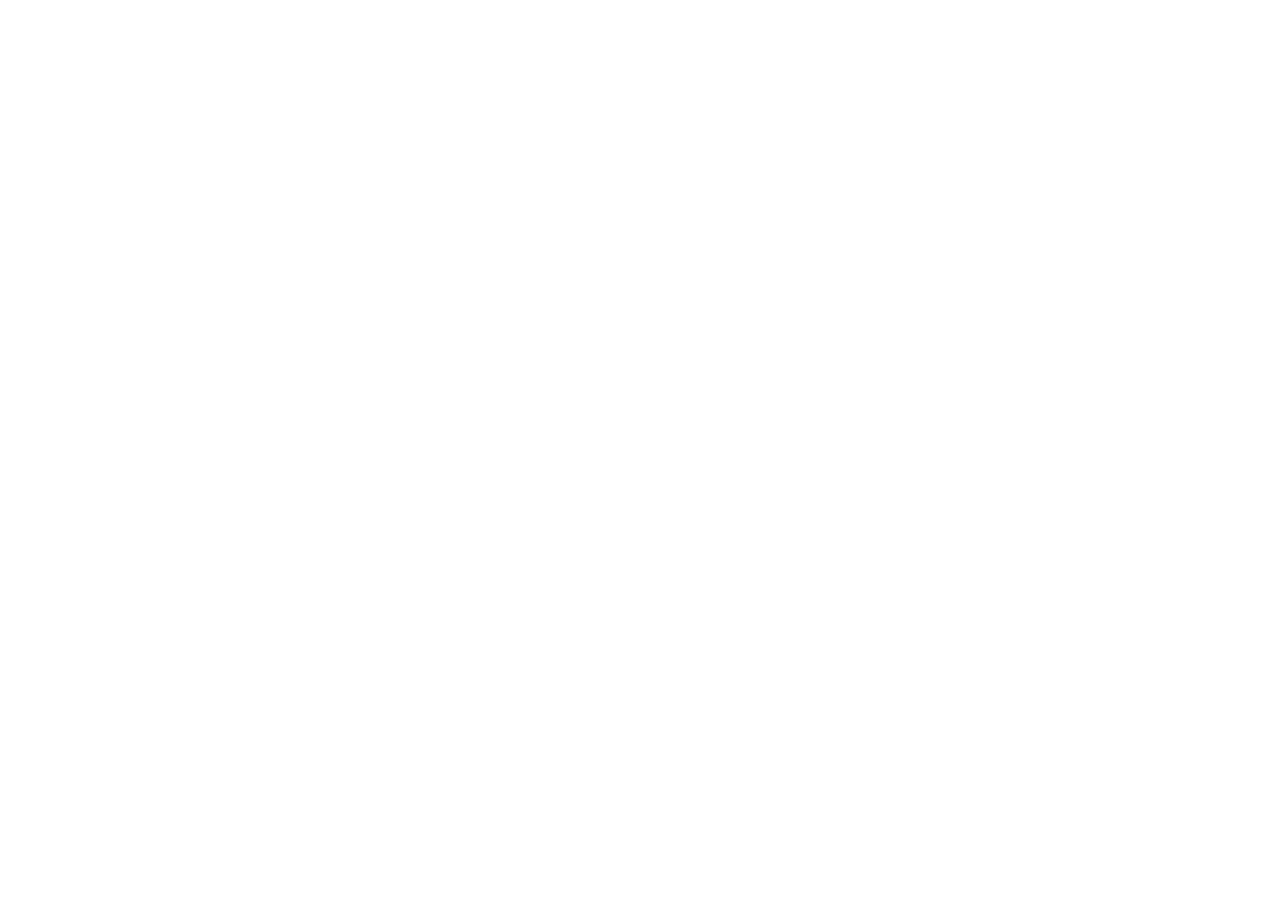
==== about.html @ 0a99c54a "Initial commit" ====
<!DOCTYPE html>
<html lang="en">
<head>
    <meta charset="UTF-8">
    <meta http-equiv="X-UA-Compatible" content="IE=edge">
    <meta name="viewport" content="width=device-width, initial-scale=1.0">
    <link href="https://cdn.jsdelivr.net/npm/bootstrap@5.2.0-beta1/dist/css/bootstrap.min.css" rel="stylesheet"
        integrity="sha384-0evHe/X+R7YkIZDRvuzKMRqM+OrBnVFBL6DOitfPri4tjfHxaWutUpFmBp4vmVor" crossorigin="anonymous">
    <script src="https://cdn.jsdelivr.net/npm/bootstrap@5.2.0-beta1/dist/js/bootstrap.bundle.min.js"
        integrity="sha384-pprn3073KE6tl6bjs2QrFaJGz5/SUsLqktiwsUTF55Jfv3qYSDhgCecCxMW52nD2"
        crossorigin="anonymous"></script>

    <title>Document</title>
</head>
<body>
    
</body>
</html>
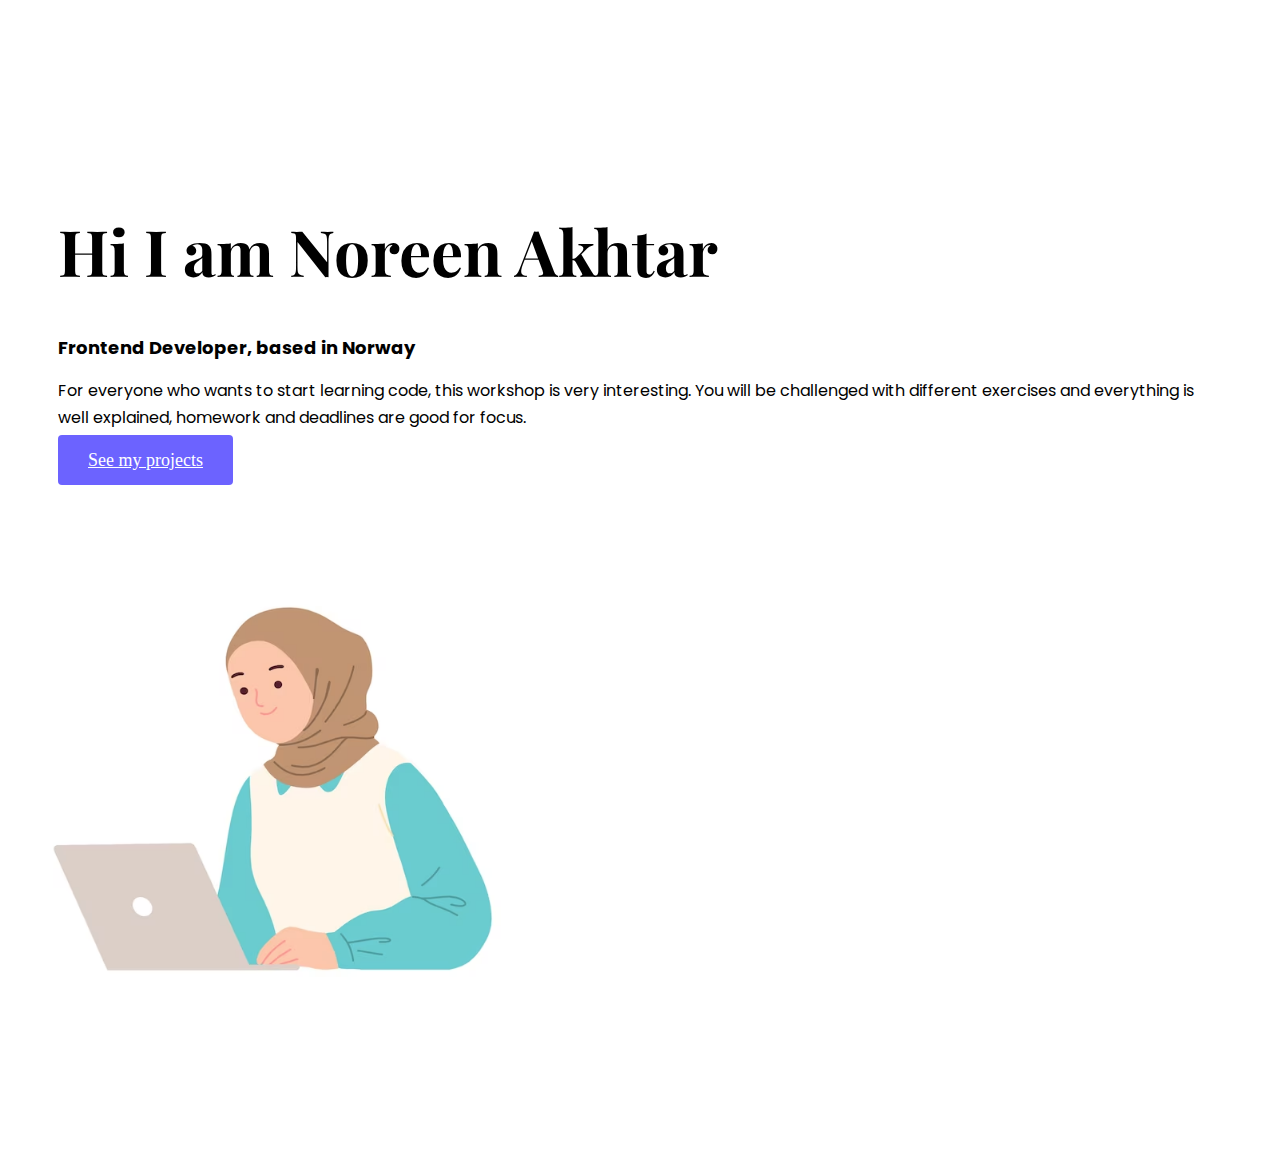
==== commit e022609a: "html og css" ====
--- a/about.html
+++ b/about.html
@@ -9,10 +9,44 @@
     <script src="https://cdn.jsdelivr.net/npm/bootstrap@5.2.0-beta1/dist/js/bootstrap.bundle.min.js"
         integrity="sha384-pprn3073KE6tl6bjs2QrFaJGz5/SUsLqktiwsUTF55Jfv3qYSDhgCecCxMW52nD2"
         crossorigin="anonymous"></script>
-
-    <title>Document</title>
+    <link rel="preconnect" href="https://fonts.googleapis.com">
+    <link rel="preconnect" href="https://fonts.gstatic.com" crossorigin>
+    <link href="https://fonts.googleapis.com/css2?family=Lobster&family=Poppins:wght@500&display=swap" rel="stylesheet">
+    
+    <link rel="preconnect" href="https://fonts.googleapis.com">
+    <link rel="preconnect" href="https://fonts.gstatic.com" crossorigin>
+    <link href="https://fonts.googleapis.com/css2?family=Lobster&family=Poppins:wght@500;700&display=swap" rel="stylesheet">
+    
+    <link rel="preconnect" href="https://fonts.googleapis.com">
+    <link rel="preconnect" href="https://fonts.gstatic.com" crossorigin>
+    <link
+        href="https://fonts.googleapis.com/css2?family=Lobster&family=Playfair+Display:wght@700&family=Poppins:wght@500;700&display=swap"
+        rel="stylesheet">
+    
+    <link rel="stylesheet" href="style.css">
+    <title>About Me</title>
 </head>
 <body>
-    
+    <div class="about-section container">
+        <div class="row">
+            <div class="col-lg-6">
+                <div class="about-content">
+    <h1>Hi I am Noreen Akhtar</h1>
+    <h2 class="mt-4 mb-4">Frontend Developer, based in Norway</h2>
+    <p class="mb-4">
+        For everyone who wants to start learning code,
+        this workshop is very interesting. You 
+        will be challenged with different exercises
+        and everything is well explained, homework and 
+        deadlines are good for focus.
+    </p>
+    <a href="" class="btn btn-branding">See my projects</a>
+    </div>
+    </div>
+    <div class="col-lg-6">
+    <img src="illustration.avif" alt="" class="img-fluid" width="500px">
+    </div>
+    </div>
+    </div>
 </body>
 </html>--- a/style.css
+++ b/style.css
@@ -0,0 +1,103 @@
+h1,
+h2,
+h3 {
+    color: black;
+    font-family: 'Playfair Display', serif;
+    font-weight: bold;
+}
+
+h1 {
+    font-size: 96px;
+}
+
+h2 {
+    font-size: 64px;
+}
+
+p {
+    font-family: 'Poppins', serif;
+    font-size: 16px;
+    line-height: 1.7;
+}
+
+.hero {
+    background: #f9f7fe;
+    text-align: center;
+    padding: 160px 0;
+}
+
+.hero p {
+    font-size: 36px;
+    font-weight: bold;
+    margin: 0;
+}
+
+.hero h2 {
+    font-family: 'Poppins', serif;
+    font-weight: normal;
+    line-height: 2;
+    font-size: 24px;
+}
+
+.btn-branding {
+    background: #6c63ff;
+    border-radius: 4px;
+    color: white;
+    font-size: 18px;
+    line-height: 27px;
+    padding: 15px 30px;
+}
+
+.btn-branding-outline {
+    background: white;
+    color: #6c63ff;
+    border: 1px solid #6c63ff;
+        border-radius: 4px;
+        font-size: 18px;
+        line-height: 27px;
+        padding: 15px 30px;
+}
+
+.project-des {
+    padding: 120px 60px;
+}
+
+.about-section {
+    padding: 160px 20px;
+}
+
+.about-section h1 {
+font-size: 64px;
+line-height: 80px;
+}
+
+.about-section h2 {
+    font-size: 18px;
+    font-family: 'Poppins', serif;
+}
+
+.about-content {
+    margin: 30px;
+}
+
+@media (max-width: 900px) {
+    h1 {
+        font-size: 44px;
+        line-height: 2;
+    }
+    h2 {
+        font-size: 44px;
+    }
+    .hero {
+        padding: 80px 20px;
+    }
+    .about-section{
+        text-align: center;
+        padding: 0;
+    }
+    .project-des {
+            padding: 0;
+            text-align: center;
+        }
+}
+
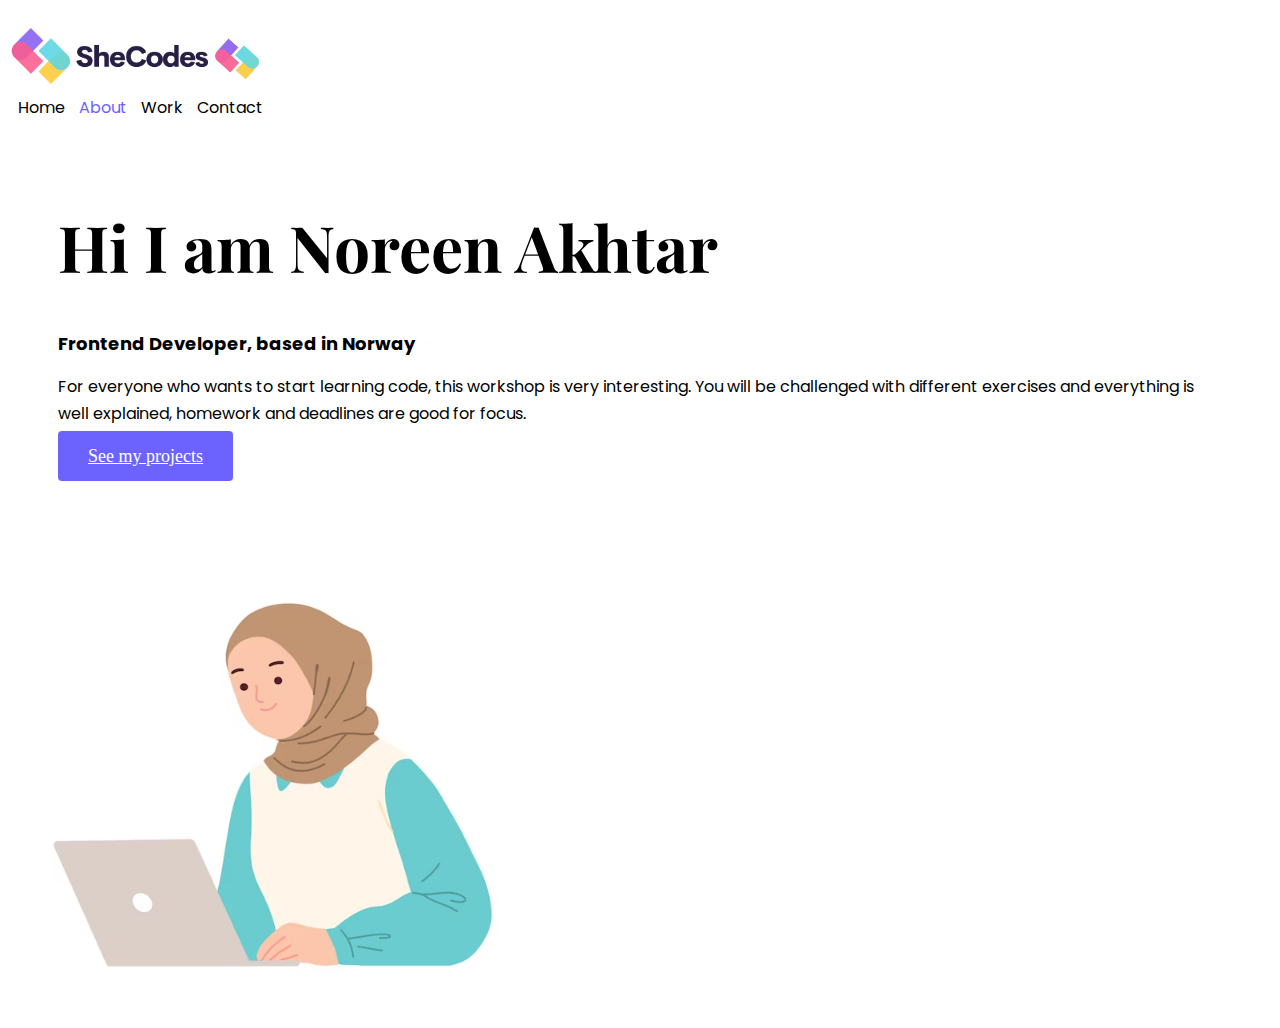
==== commit d95236be: "fin pusse" ====
--- a/about.html
+++ b/about.html
@@ -27,6 +27,18 @@
     <title>About Me</title>
 </head>
 <body>
+            <div class="container">
+                <nav class="d-flex justify-content-between">
+                    <img src="logo.png" class="d-none d-md-block" alt="" width="200px">
+                    <img src="small-logo.gif" alt="" width="50px" class="d-block d-md-none">
+                    <ul>
+                        <li> <a href="index.html">Home</a></li>
+                        <li class="active"> <a href="about.html">About</a></li>
+                        <li> <a href="work.html">Work</a></li>
+                        <li> <a href="contact.html">Contact</a></li>
+                    </ul>
+                </nav>
+            </div>
     <div class="about-section container">
         <div class="row">
             <div class="col-lg-6">
--- a/style.css
+++ b/style.css
@@ -14,16 +14,51 @@
     font-size: 64px;
 }
 
+h3 {
+    font-size: 48px;
+}
+
 p {
     font-family: 'Poppins', serif;
     font-size: 16px;
     line-height: 1.7;
 }
 
+nav {
+    padding: 20px 0;
+}
+
+nav ul {
+    font-family: 'Poppins', serif;
+    margin: 0;
+    padding: 0;
+}
+
+nav li {
+    display: inline;
+    list-style: none;
+    line-height: 40px;
+    margin-left: 10px;
+}
+
+nav a{
+    text-decoration: none;
+    color: black;
+    transition: all 100ms ease-in-out;
+}
+
+nav a:hover {
+    color: #6c63ff;
+}
+
+nav li.active a{
+    color: #6c63ff;
+}
+
 .hero {
     background: #f9f7fe;
     text-align: center;
-    padding: 160px 0;
+    padding: 80px 20px;
 }
 
 .hero p {
@@ -63,7 +98,7 @@
 }
 
 .about-section {
-    padding: 160px 20px;
+    padding: 16px 20px;
 }
 
 .about-section h1 {
@@ -80,6 +115,61 @@
     margin: 30px;
 }
 
+.content h3 {
+    font-size: 24px;
+    line-height: 1.5;
+    margin: 20px 0 0;
+    font-family: 'Poppins', serif;
+}
+
+.content p {
+font-size: 14px;
+}
+
+.content h1 {
+text-align: center;
+}
+
+footer {
+    margin: 60px 0;
+}
+
+
+footer .contact-box {
+    background: #f9f7fe;
+    padding: 30px 120px;
+    border-radius: 10px;
+}
+
+footer .contact-box p{
+    margin: 0;
+}
+
+footer .email-link {
+text-decoration: none;
+color: black;
+font-size: 24px;
+text-align: center;
+}
+
+footer .email-link:hover {
+    color: #6c63ff;
+}
+
+footer .social-links a{
+margin: 0 20px;
+color: #6c63ff;
+background-color: #f9f7fe;
+padding: 10px 14px;
+border-radius: 50%;
+font-size: 18px;
+transition: all 100ms ease-in-out;
+}
+
+footer .social-links a:hover {
+    background: white;
+}
+
 @media (max-width: 900px) {
     h1 {
         font-size: 44px;
@@ -88,6 +178,12 @@
     h2 {
         font-size: 44px;
     }
+
+h3{
+    font-size: 26px;
+}
+
+
     .hero {
         padding: 80px 20px;
     }
